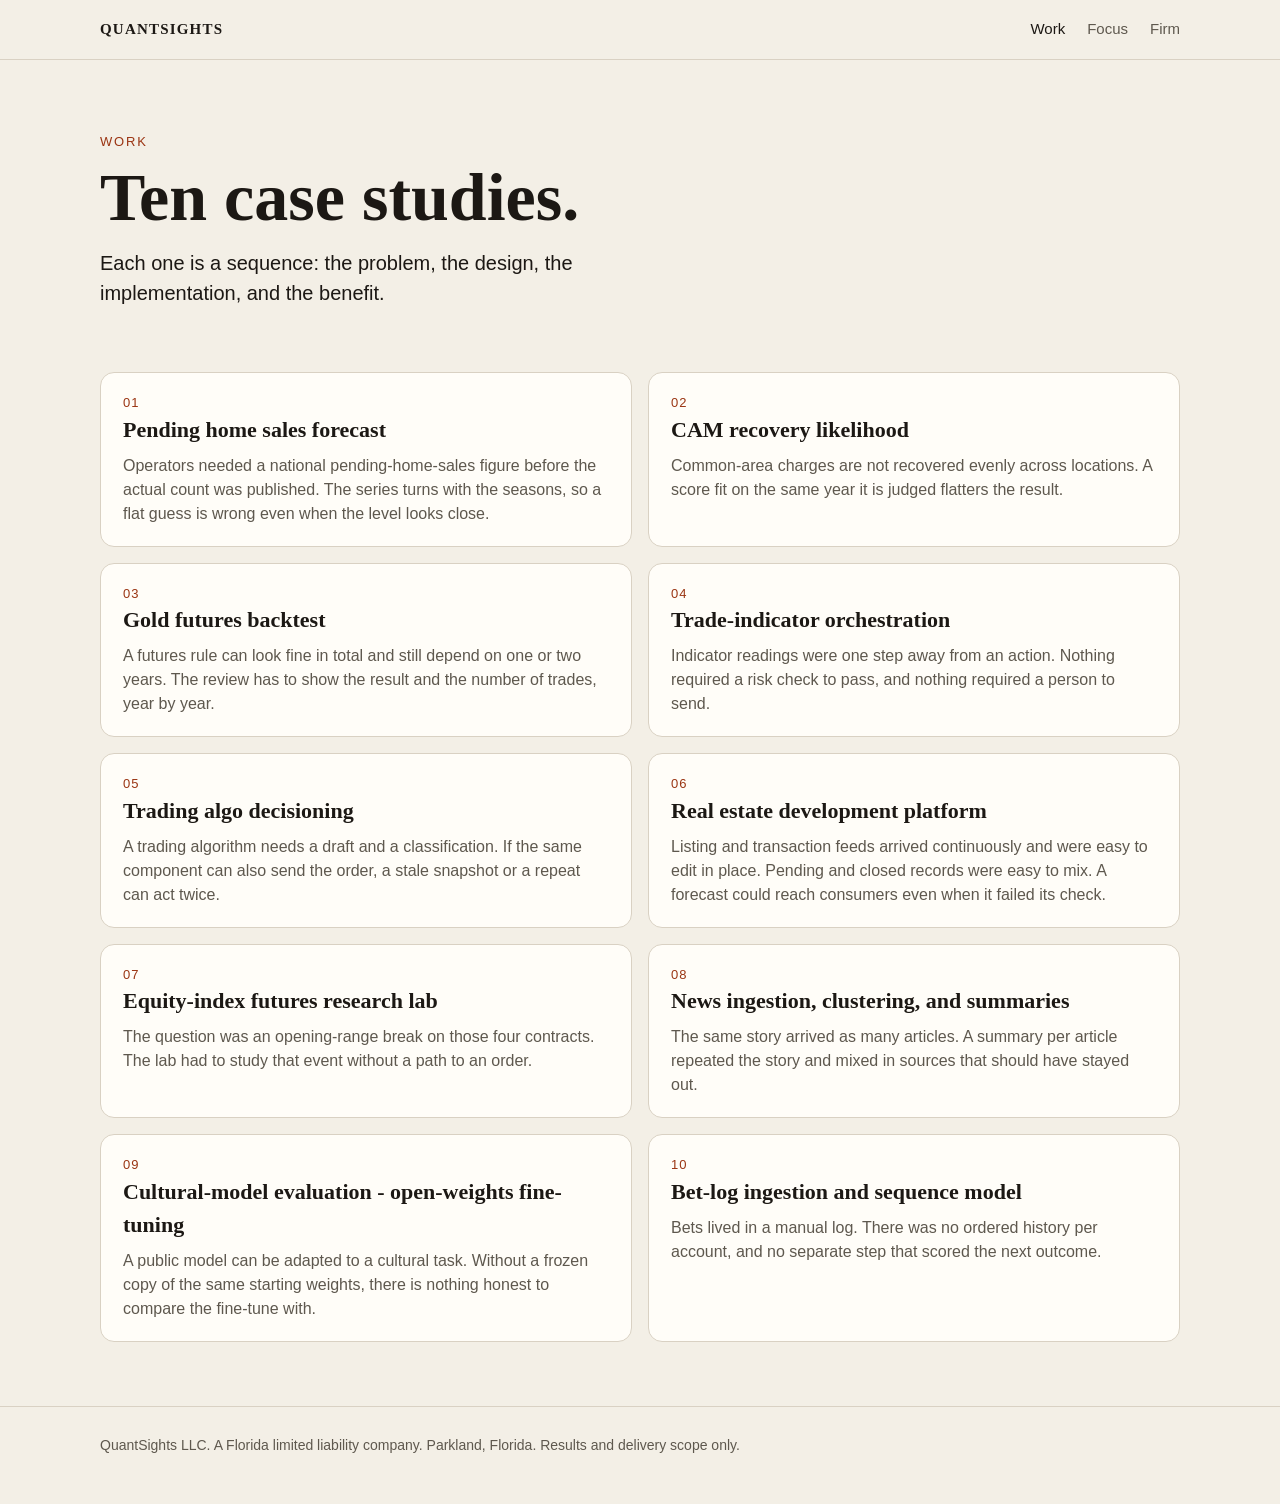
==== work/index.html @ 2deeab51 "Publish the QuantSights LLC site." ====
<!DOCTYPE html>
<html lang="en">
<head>
  <meta charset="utf-8" />
  <meta name="viewport" content="width=device-width, initial-scale=1" />
  <title>Work — QuantSights LLC</title>
  <meta name="description" content="Ten case studies from QuantSights LLC: the problem, the design, the implementation, and the benefit." />
  <link rel="stylesheet" href="../assets/site.css" />
</head>
<body>
<header><div class="wrap bar">
      <a class="mark" href="../index.html">QUANTSIGHTS</a>
      <nav>
        <a href="../work/index.html" aria-current="page">Work</a>
        <a href="../focus.html">Focus</a>
        <a href="../about.html">Firm</a>
      </nav>
    </div></header>
<main class="wrap">
<div class="hero"><p class="kicker">Work</p><h1>Ten case studies.</h1>
    <p class="lede">Each one is a sequence: the problem, the design, the implementation, and the benefit.</p></div>
    <section class="grid"><a class="study" href="pending-home-sales.html"><div class="num">01</div><h2>Pending home sales forecast</h2><p>Operators needed a national pending-home-sales figure before the actual count was published. The series turns with the seasons, so a flat guess is wrong even when the level looks close.</p></a><a class="study" href="cam-recovery.html"><div class="num">02</div><h2>CAM recovery likelihood</h2><p>Common-area charges are not recovered evenly across locations. A score fit on the same year it is judged flatters the result.</p></a><a class="study" href="gold-futures.html"><div class="num">03</div><h2>Gold futures backtest</h2><p>A futures rule can look fine in total and still depend on one or two years. The review has to show the result and the number of trades, year by year.</p></a><a class="study" href="trade-indicators.html"><div class="num">04</div><h2>Trade-indicator orchestration</h2><p>Indicator readings were one step away from an action. Nothing required a risk check to pass, and nothing required a person to send.</p></a><a class="study" href="trading-decisioning.html"><div class="num">05</div><h2>Trading algo decisioning</h2><p>A trading algorithm needs a draft and a classification. If the same component can also send the order, a stale snapshot or a repeat can act twice.</p></a><a class="study" href="real-estate.html"><div class="num">06</div><h2>Real estate development platform</h2><p>Listing and transaction feeds arrived continuously and were easy to edit in place. Pending and closed records were easy to mix. A forecast could reach consumers even when it failed its check.</p></a><a class="study" href="equity-index-futures.html"><div class="num">07</div><h2>Equity-index futures research lab</h2><p>The question was an opening-range break on those four contracts. The lab had to study that event without a path to an order.</p></a><a class="study" href="news-ingestion.html"><div class="num">08</div><h2>News ingestion, clustering, and summaries</h2><p>The same story arrived as many articles. A summary per article repeated the story and mixed in sources that should have stayed out.</p></a><a class="study" href="open-weights.html"><div class="num">09</div><h2>Cultural-model evaluation - open-weights fine-tuning</h2><p>A public model can be adapted to a cultural task. Without a frozen copy of the same starting weights, there is nothing honest to compare the fine-tune with.</p></a><a class="study" href="bet-log.html"><div class="num">10</div><h2>Bet-log ingestion and sequence model</h2><p>Bets lived in a manual log. There was no ordered history per account, and no separate step that scored the next outcome.</p></a></section>
</main>
<footer><div class="wrap">QuantSights LLC. A Florida limited liability company. Parkland, Florida. Results and delivery scope only.</div></footer>
</body>
</html>
---- assets/site.css ----
:root {
  --paper: #f3efe6;
  --ink: #1c1814;
  --muted: #5e584e;
  --line: #d9d1c3;
  --rust: #9a3412;
  --green: #1f6b4a;
  --card: #fffdf8;
}
* { box-sizing: border-box; }
html { scroll-behavior: smooth; }
body {
  margin: 0;
  background: var(--paper);
  color: var(--ink);
  font-family: "Segoe UI", Helvetica, Arial, sans-serif;
  line-height: 1.5;
}
a { color: inherit; }
img, svg { max-width: 100%; height: auto; }
.wrap { width: min(1080px, calc(100% - 40px)); margin: 0 auto; }
header {
  border-bottom: 1px solid var(--line);
  background: var(--paper);
  position: sticky;
  top: 0;
  z-index: 2;
}
.bar {
  display: flex;
  justify-content: space-between;
  align-items: center;
  gap: 24px;
  padding: 18px 0;
}
.mark {
  font-family: Georgia, "Iowan Old Style", Palatino, serif;
  font-weight: 700;
  letter-spacing: 0.08em;
  text-decoration: none;
  font-size: 15px;
}
nav { display: flex; gap: 22px; }
nav a { text-decoration: none; color: var(--muted); font-size: 15px; }
nav a[aria-current="page"] { color: var(--ink); }
h1, h2, h3 { font-family: Georgia, "Iowan Old Style", Palatino, serif; font-weight: 600; letter-spacing: 0; }
h1 { font-size: clamp(40px, 6vw, 68px); line-height: 1.02; margin: 0 0 16px; }
.lede { font-size: 20px; max-width: 38rem; margin: 0; }
.kicker { color: var(--rust); font-size: 13px; letter-spacing: 0.14em; text-transform: uppercase; margin: 0 0 12px; }
.hero { padding: 72px 0 36px; }
.grid { display: grid; grid-template-columns: 1fr 1fr; gap: 16px; }
.card, .study {
  background: var(--card);
  border: 1px solid var(--line);
  border-radius: 14px;
  padding: 20px 22px;
}
.card h2, .study h2 { margin: 0 0 8px; font-size: 22px; }
.card p, .study p { margin: 0; color: var(--muted); }
.study { display: block; text-decoration: none; }
.study:hover { border-color: var(--ink); }
.num { color: var(--rust); font-size: 13px; letter-spacing: 0.08em; }
section { padding: 28px 0 64px; }
.figure {
  background: var(--card);
  border: 1px solid var(--line);
  border-radius: 14px;
  padding: 12px;
  margin: 12px 0 8px;
}
.figure img { display: block; width: 100%; }
.beat h2 { font-size: 28px; margin: 28px 0 8px; }
footer {
  border-top: 1px solid var(--line);
  color: var(--muted);
  padding: 28px 0 48px;
  font-size: 14px;
}
@media (max-width: 720px) {
  .grid { grid-template-columns: 1fr; }
  .bar { align-items: flex-start; flex-direction: column; }
}
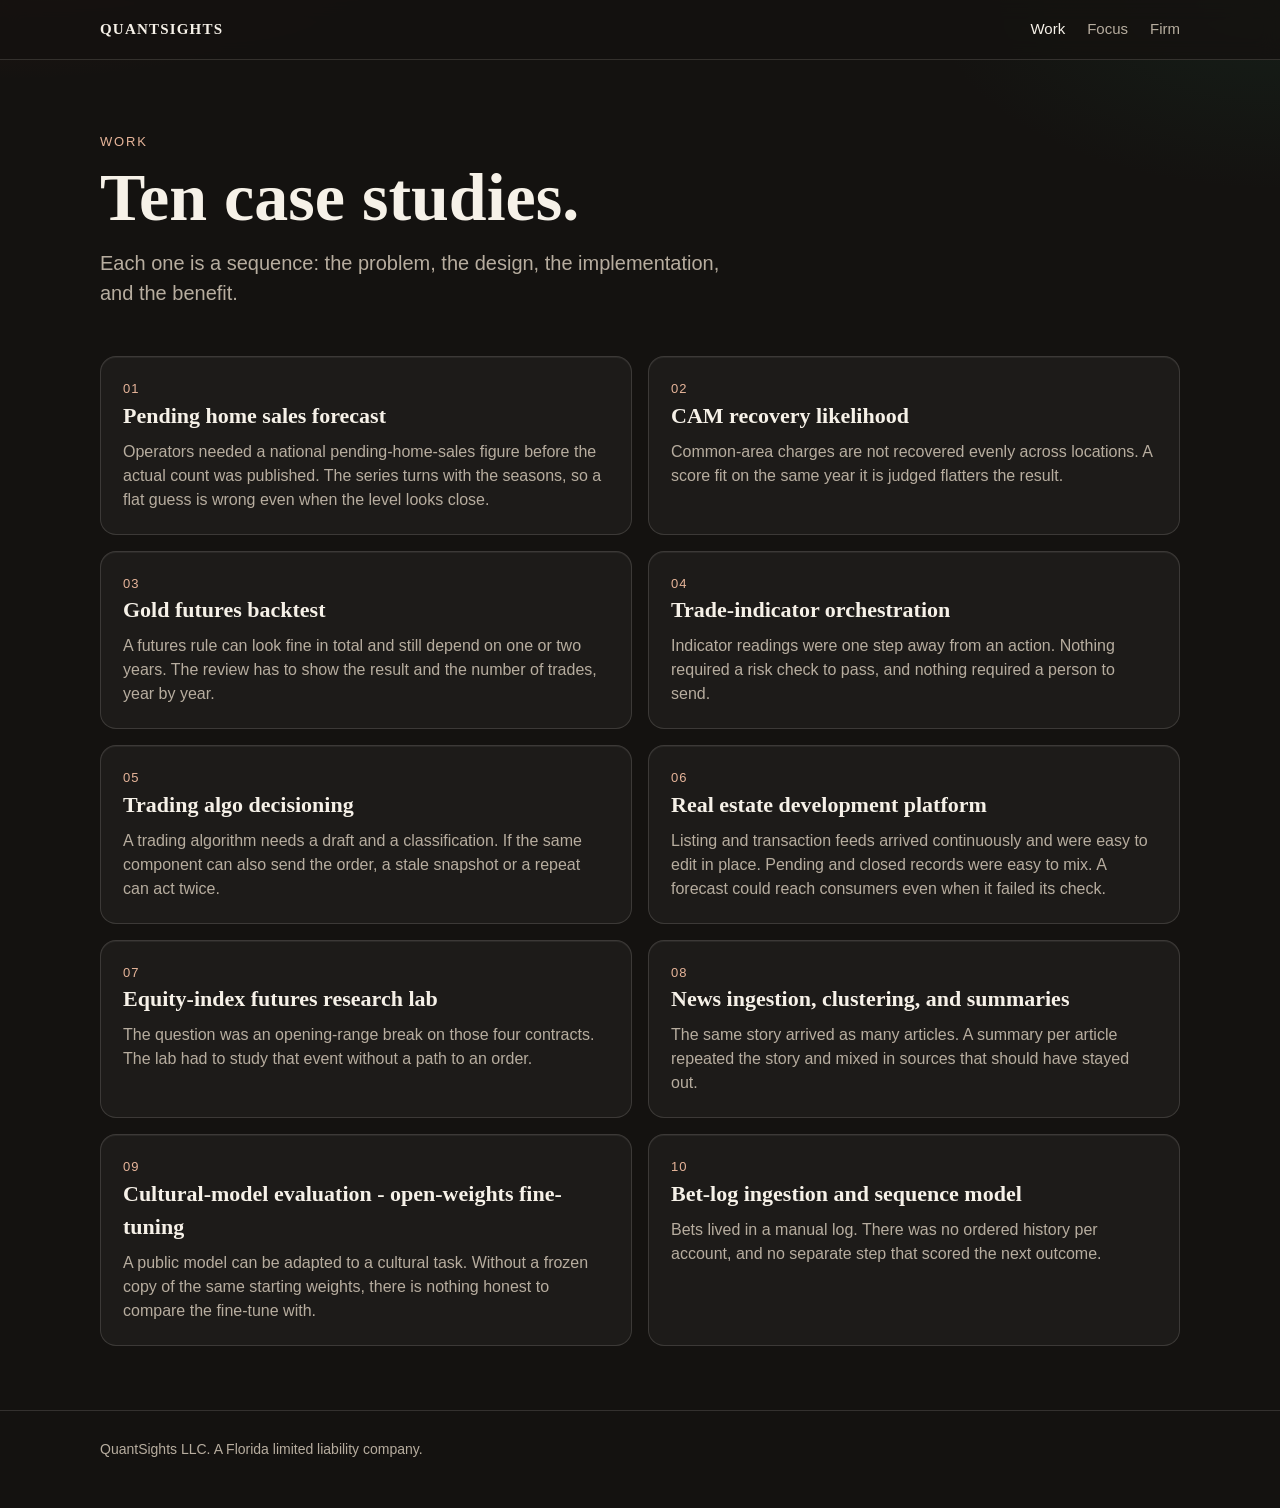
==== commit 5a281dc5: "Point the site at quantsights.io and revise the firm pages." ====
--- a/work/index.html
+++ b/work/index.html
@@ -21,6 +21,6 @@
     <p class="lede">Each one is a sequence: the problem, the design, the implementation, and the benefit.</p></div>
     <section class="grid"><a class="study" href="pending-home-sales.html"><div class="num">01</div><h2>Pending home sales forecast</h2><p>Operators needed a national pending-home-sales figure before the actual count was published. The series turns with the seasons, so a flat guess is wrong even when the level looks close.</p></a><a class="study" href="cam-recovery.html"><div class="num">02</div><h2>CAM recovery likelihood</h2><p>Common-area charges are not recovered evenly across locations. A score fit on the same year it is judged flatters the result.</p></a><a class="study" href="gold-futures.html"><div class="num">03</div><h2>Gold futures backtest</h2><p>A futures rule can look fine in total and still depend on one or two years. The review has to show the result and the number of trades, year by year.</p></a><a class="study" href="trade-indicators.html"><div class="num">04</div><h2>Trade-indicator orchestration</h2><p>Indicator readings were one step away from an action. Nothing required a risk check to pass, and nothing required a person to send.</p></a><a class="study" href="trading-decisioning.html"><div class="num">05</div><h2>Trading algo decisioning</h2><p>A trading algorithm needs a draft and a classification. If the same component can also send the order, a stale snapshot or a repeat can act twice.</p></a><a class="study" href="real-estate.html"><div class="num">06</div><h2>Real estate development platform</h2><p>Listing and transaction feeds arrived continuously and were easy to edit in place. Pending and closed records were easy to mix. A forecast could reach consumers even when it failed its check.</p></a><a class="study" href="equity-index-futures.html"><div class="num">07</div><h2>Equity-index futures research lab</h2><p>The question was an opening-range break on those four contracts. The lab had to study that event without a path to an order.</p></a><a class="study" href="news-ingestion.html"><div class="num">08</div><h2>News ingestion, clustering, and summaries</h2><p>The same story arrived as many articles. A summary per article repeated the story and mixed in sources that should have stayed out.</p></a><a class="study" href="open-weights.html"><div class="num">09</div><h2>Cultural-model evaluation - open-weights fine-tuning</h2><p>A public model can be adapted to a cultural task. Without a frozen copy of the same starting weights, there is nothing honest to compare the fine-tune with.</p></a><a class="study" href="bet-log.html"><div class="num">10</div><h2>Bet-log ingestion and sequence model</h2><p>Bets lived in a manual log. There was no ordered history per account, and no separate step that scored the next outcome.</p></a></section>
 </main>
-<footer><div class="wrap">QuantSights LLC. A Florida limited liability company. Parkland, Florida. Results and delivery scope only.</div></footer>
+<footer><div class="wrap">QuantSights LLC. A Florida limited liability company.</div></footer>
 </body>
 </html>
--- a/assets/site.css
+++ b/assets/site.css
@@ -1,30 +1,34 @@
 :root {
-  --paper: #f3efe6;
-  --ink: #1c1814;
-  --muted: #5e584e;
-  --line: #d9d1c3;
-  --rust: #9a3412;
-  --green: #1f6b4a;
-  --card: #fffdf8;
+  color-scheme: dark;
+  --paper: #141210;
+  --ink: #f6f1e8;
+  --muted: #b7ad9f;
+  --line: rgba(246, 241, 232, 0.14);
+  --rust: #e7b59a;
+  --card: rgba(255, 250, 244, 0.04);
 }
 * { box-sizing: border-box; }
 html { scroll-behavior: smooth; }
 body {
   margin: 0;
-  background: var(--paper);
   color: var(--ink);
   font-family: "Segoe UI", Helvetica, Arial, sans-serif;
   line-height: 1.5;
+  background:
+    radial-gradient(900px 420px at 0% -10%, rgba(154, 52, 18, 0.22), transparent 55%),
+    radial-gradient(700px 380px at 100% 0%, rgba(31, 107, 74, 0.14), transparent 50%),
+    var(--paper);
 }
 a { color: inherit; }
 img, svg { max-width: 100%; height: auto; }
 .wrap { width: min(1080px, calc(100% - 40px)); margin: 0 auto; }
 header {
-  border-bottom: 1px solid var(--line);
-  background: var(--paper);
   position: sticky;
   top: 0;
   z-index: 2;
+  background: rgba(20, 18, 16, 0.86);
+  border-bottom: 1px solid var(--line);
+  backdrop-filter: blur(10px);
 }
 .bar {
   display: flex;
@@ -43,28 +47,30 @@
 nav { display: flex; gap: 22px; }
 nav a { text-decoration: none; color: var(--muted); font-size: 15px; }
 nav a[aria-current="page"] { color: var(--ink); }
-h1, h2, h3 { font-family: Georgia, "Iowan Old Style", Palatino, serif; font-weight: 600; letter-spacing: 0; }
+h1, h2, h3 { font-family: Georgia, "Iowan Old Style", Palatino, serif; font-weight: 600; }
 h1 { font-size: clamp(40px, 6vw, 68px); line-height: 1.02; margin: 0 0 16px; }
-.lede { font-size: 20px; max-width: 38rem; margin: 0; }
+.lede { font-size: 20px; max-width: 40rem; margin: 0; color: var(--muted); }
 .kicker { color: var(--rust); font-size: 13px; letter-spacing: 0.14em; text-transform: uppercase; margin: 0 0 12px; }
-.hero { padding: 72px 0 36px; }
+.hero { padding: 72px 0 28px; }
 .grid { display: grid; grid-template-columns: 1fr 1fr; gap: 16px; }
 .card, .study {
   background: var(--card);
   border: 1px solid var(--line);
-  border-radius: 14px;
-  padding: 20px 22px;
+  border-radius: 16px;
+  padding: 22px;
+  box-shadow: inset 0 1px 0 rgba(255, 250, 244, 0.06);
 }
 .card h2, .study h2 { margin: 0 0 8px; font-size: 22px; }
 .card p, .study p { margin: 0; color: var(--muted); }
 .study { display: block; text-decoration: none; }
-.study:hover { border-color: var(--ink); }
+.study:hover { border-color: rgba(246, 241, 232, 0.4); }
 .num { color: var(--rust); font-size: 13px; letter-spacing: 0.08em; }
-section { padding: 28px 0 64px; }
+section { padding: 20px 0 64px; }
+section > p { max-width: 42rem; }
 .figure {
-  background: var(--card);
+  background: #f3efe6;
   border: 1px solid var(--line);
-  border-radius: 14px;
+  border-radius: 16px;
   padding: 12px;
   margin: 12px 0 8px;
 }
